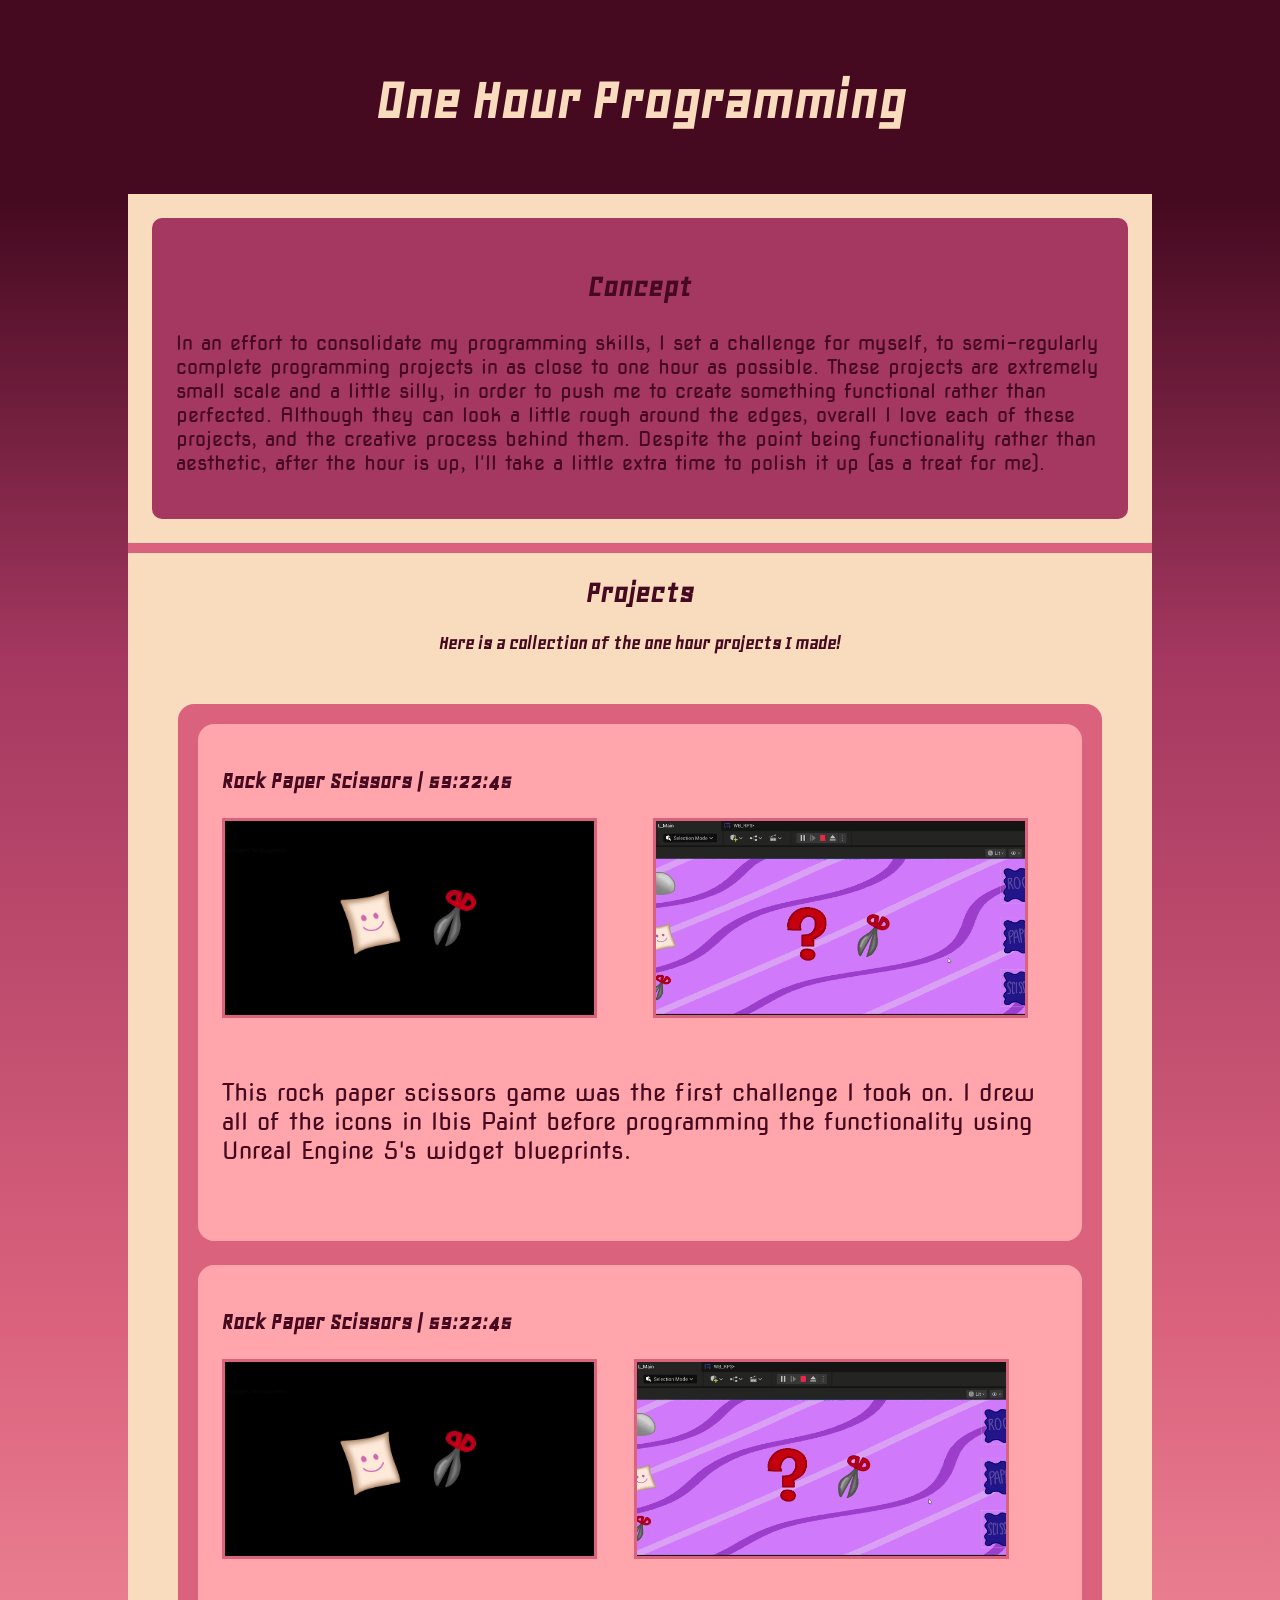
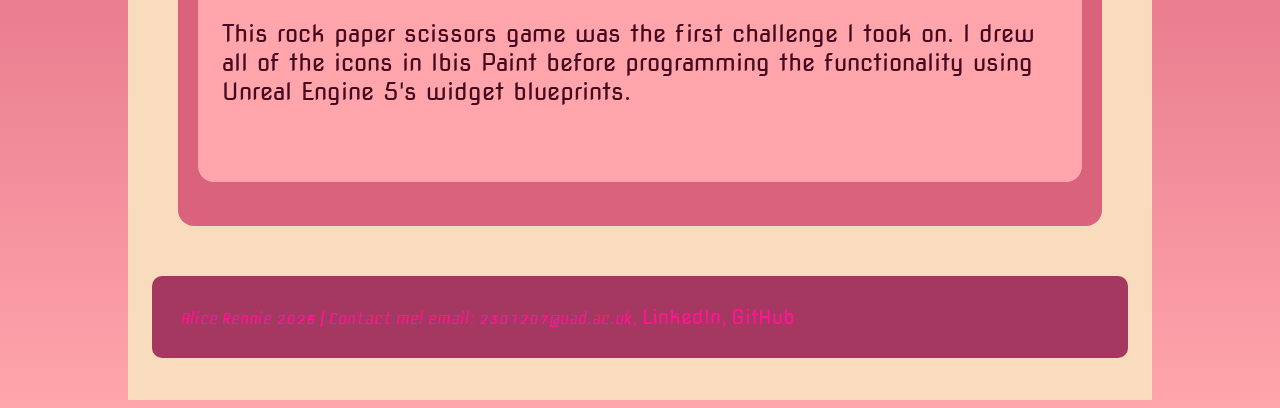
==== oneHour.html @ 40df48f7 "added in my one hour projects!" ====
<!DOCTYPE html>
<html lang="en-GB" >
<head>
	<link rel="stylesheet" href="style.css">
	
	<!-- links to fonts -->
	<link href="https://fonts.googleapis.com/css2?family=Geo:ital@0;1&family=Nova+Square&display=swap" rel="stylesheet">

	
	<title>Alleyway Portfolio</title>
</head>

<body>

<div class="header">
	<h1 class = "boldTitle" style="color:#f9dbbd;margin:auto">One Hour Programming</h1>
</div>

<div class="intro">
	<section>
		<h2 class = "boldTitle" style="text-align:center;font-size:200%;">Concept</h2>
		<p class = "paragraphFont" style="font-size: 125%;">In an effort to consolidate my programming skills, I set a challenge for myself, to semi-regularly complete programming 
															projects in as close to one hour as possible. These projects are extremely small scale and a little silly, in order to push me to create something
															functional rather than perfected. Although they can look a little rough around the edges, overall I love each of these projects,
															and the creative process behind them. Despite the point being functionality rather than aesthetic, after the hour is up, I'll take a little extra time to polish it up (as a treat for me).</p>	
	</section>
</div>

<hr>

<h1 class = "boldTitle">Projects</h1>
<p class = "boldTitle" style = "text-align:center;font-size:125%;">Here is a collection of the one hour projects I made! </p>

<div class = "projectsBox">

	<section class="gameSection">
		<h2 class = "boldTitle">Rock Paper Scissors | 59:22:45</h2>
		<div class="descriptionText">
			<p>
			<img class="oneHourImg" src="Media\RPSIMG.png" alt="This is this is rock paper scissors after 1 hour">
			<img class="oneHourImg" src="Media\RPS.gif" alt="This is rock paper scissors finished" style="float:right">
			</p>
			<p class = "paragraphFont" style="display:block">This rock paper scissors game was the first challenge I took on. I drew all of the icons in Ibis Paint before programming the functionality using Unreal Engine 5's widget blueprints.</p>
			<br>
		</div>
	</section>

	<section class="gameSection">
		<h2 class = "boldTitle">Rock Paper Scissors | 59:22:45</h2>
		<div class="descriptionText">
			<p>
			<img class="oneHourImg" src="Media\RPSIMG.png" alt="This is this is rock paper scissors after 1 hour">
			<img class="oneHourImg" src="Media\RPS.gif" alt="This is rock paper scissors finished">
			</p>
			<p class = "paragraphFont">This rock paper scissors game was the first challenge I took on. I drew all of the icons in Ibis Paint before programming the functionality using Unreal Engine 5's widget blueprints.</p>
			<br>
		</div>
	</section>

</div>

</body>

<footer>
<p class="footerStyle", style="color: #FF1493;font-size:125%;"> Alice Rennie 2026 | Contact me! email: 2301207@uad.ac.uk, <a class = "underline" href="https://www.linkedin.com/in/alice-rennie-3b785534a/">LinkedIn,</a> <a class = "underline" href="https://github.com/alleyw4y">GitHub</a></p>
</footer>
<br>
</html>
---- style.css ----
/* font classes */

.boldTitle {
  font-family: "Geo", sans-serif;
  font-weight: 600;
  color: #450920;
}

.paragraphFont {
  font-family: "Nova Square", sans-serif;
  font-weight: 400;
  font-style: normal;
  color: #450920;
}



html {
	box-sizing: border-box;
	background: #450920;
	background: linear-gradient(180deg, 
				rgba(69, 9, 32, 1) 10%, 
				rgba(165, 56, 96, 1) 33%, 
				rgba(218, 98, 125, 1) 66%, 
				rgba(255, 165, 171, 1) 100%);
}

*, *:before, *:after {
	box-sizing: inherit;
}

hr {
    border: 5px solid #da627d;
}

body {
  background-color: #f9dbbd;
  max-width: 1024px;
  min-width: 256px;
  margin-left: auto;
  margin-right: auto;
}

.header {
  padding: 60px;
  text-align: center;
  background: #450920;
  color: #f9dbbd;
  font-size: 30px;
}

.intro, footer{
	margin: 24px;
	padding: 24px;

	background-color: #a53860;
	font-family: Roboto, sans-serif;
	border-radius: 10px;
	align-items: center;
	justify-content: center;
	/*position: sticky;*/
}

.gameSection {
	background-color: #ffa5ab;
	align-items: center;
	justify-content: center;
	
	min-height: 320px;
	
	margin-bottom: 24px;
	padding: 24px;
	font-family: Roboto, sans-serif;
	border-radius: 1rem;
	transition: transform 0.2s ease, box-shadow 0.2s ease;
}

.gameSection:hover {
	transform: translateY(-4px);
	box-shadow: 0 4px 20px #450920;
}

.projectsBox {
	background-color: #da627d;
	margin: 50px;
	padding: 20px;
	border-radius: 1rem;
}

.descriptionText {
	display: inline;
	color: #450920;
	font-size: 150%;
}

.gameImage {
	width: 400px;
	height: 250px;
	object-fit: cover;
	object-position: center;
	margin: 0px 30px 30px 0;
	float: left;
	border-style: solid;
	border-color: #da627d;
	border-width: medium;
}

.introImage {
	width: 150px;
	max-width: 100%;
	height: 150px;
	margin: 0px 30px 30px 0;
	float: left;
	clip-path: circle(48%);
	shape-outside: circle(50%);
	object-fit: cover;
	object-position: center;
	transition: transform 0.5s ease, box-shadow 0.2s ease;
}


.introImage:hover {
	transform: scale(1.2,1.2);
}

h1 {
	text-align: center;
	font-family: calibri;
}

a.underline {
  position: relative;
  color: #FF1493;
  text-decoration: none;
  text-align: center;
  font-family: "Nova Square", sans-serif;
}
a.underline::after {
  content: '';
  position: absolute;
  left: 50%;
  bottom: -2px;
  width: 0;
  height: 2px;
  background: currentColor;
  transition: width 0.25s ease, left 0.25s ease;
}
a.underline:hover::after,
a.underline:focus-visible::after {
  width: 100%;
  left: 0;
}

.footerStyle {
	margin: 5px;
	font-family: "Geo", sans-serif;
	font-size: 1rem;
	color: FF1493
}

.oneHourImg {
	width: 375px;
	height: 200px;
	object-fit: cover;
	object-position: center;
	margin: 0px 30px 30px 0;
	display: inline;
	border-style: solid;
	border-color: #da627d;
	border-width: medium;
}

/* for the image carousel*/


/* Slideshow container */
.slideshow-container {
  float:left;
  max-width: 500px;
  position: relative;
  margin: auto;
}

/* Hide the images by default */
.mySlides {
  display: none;
}

/* Next & previous buttons */
.prev, .next {
  cursor: pointer;
  position: absolute;
  top: 50%;
  width: auto;
  margin-top: -22px;
  padding: 16px;
  color: white;
  font-weight: bold;
  font-size: 18px;
  transition: 0.6s ease;
  border-radius: 0 3px 3px 0;
  user-select: none;
}

/* Position the "next button" to the right */
.next {
  right: 0;
  border-radius: 3px 0 0 3px;
}

/* On hover, add a black background color with a little bit see-through */
.prev:hover, .next:hover {
  background-color: rgba(0,0,0,0.8);
}

/* Number text (1/3 etc) */
.numbertext {
  color: #f2f2f2;
  font-size: 12px;
  padding: 8px 12px;
  position: absolute;
  top: 0;
}

/* The dots/bullets/indicators */
.dot {
  cursor: pointer;
  height: 15px;
  width: 15px;
  margin: 0 2px;
  background-color: #bbb;
  border-radius: 50%;
  display: inline-block;
  transition: background-color 0.6s ease;
}

.active, .dot:hover {
  background-color: #717171;
}

/* Fading animation */
.fade {
  animation-name: fade;
  animation-duration: 1.5s;
}

@keyframes fade {
  from {opacity: .4}
  to {opacity: 1}
}
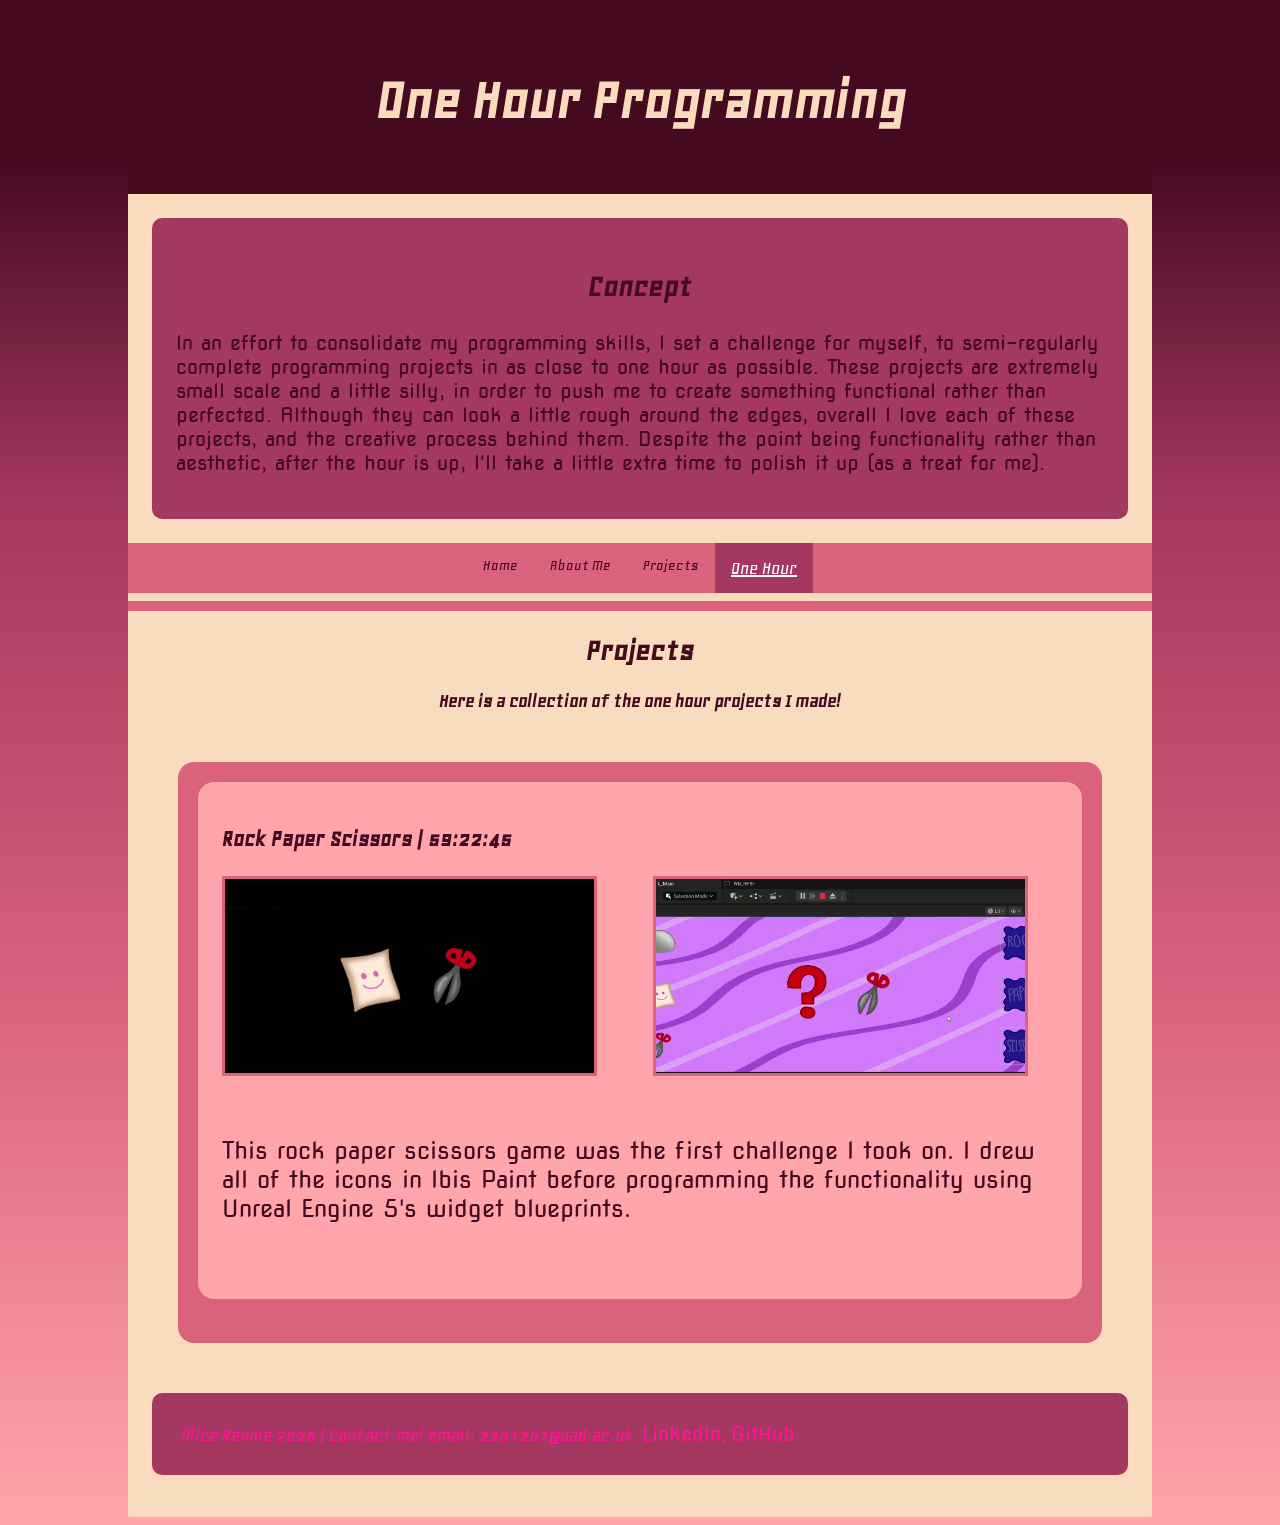
==== commit 75d8eccf: "added wii remote gif! and styled nav bar" ====
--- a/oneHour.html
+++ b/oneHour.html
@@ -26,6 +26,13 @@
 	</section>
 </div>
 
+<ul class = "navigation">
+	<li><a href="index.html">Home</a></li>
+	<li><a href="aboutMe.html">About Me</a></li>
+	<li><a href="projects.html">Projects</a></li>
+	<li><a class = "active" href="oneHour.html">One Hour</a></li>
+</ul>
+
 <hr>
 
 <h1 class = "boldTitle">Projects</h1>
@@ -45,18 +52,6 @@
 		</div>
 	</section>
 
-	<section class="gameSection">
-		<h2 class = "boldTitle">Rock Paper Scissors | 59:22:45</h2>
-		<div class="descriptionText">
-			<p>
-			<img class="oneHourImg" src="Media\RPSIMG.png" alt="This is this is rock paper scissors after 1 hour">
-			<img class="oneHourImg" src="Media\RPS.gif" alt="This is rock paper scissors finished">
-			</p>
-			<p class = "paragraphFont">This rock paper scissors game was the first challenge I took on. I drew all of the icons in Ibis Paint before programming the functionality using Unreal Engine 5's widget blueprints.</p>
-			<br>
-		</div>
-	</section>
-
 </div>
 
 </body>
--- a/style.css
+++ b/style.css
@@ -169,6 +169,59 @@
 	border-color: #da627d;
 	border-width: medium;
 }
+
+.sticker
+{	
+	position: absolute;
+    max-width: 20%;
+    height: 95%;
+    max-height: 95%;
+    text-align: center;
+    display: flex;
+    flex-flow: column;
+    justify-content: space-between;
+    align-items: center;
+    align-content: space-between;
+	width:300px;
+	height:auto;
+	margin-top:-30px;
+	max-width:400px;
+}
+
+ul
+{
+	list-style-type: none;
+	margin: 0;
+	padding: 0;
+	background-color: #da627d;
+	display: flex;
+	justify-content: center;
+	font-family: "Geo", sans-serif;
+	font-size: 1rem;
+}
+
+ul li a {
+  display: block;
+  color: #450920;
+  text-align: center;
+  padding: 14px 16px;
+  text-decoration: none;
+}
+
+ul li {
+  float: left;
+}
+
+ul li a:hover {
+  background-color: #ffa5ab;
+  color: #450920;
+}
+
+ul li a.active {
+  background-color: #a53860;
+  color: white;
+  text-decoration: underline;
+  font-size: 1.25rem;
 
 /* for the image carousel*/
 
